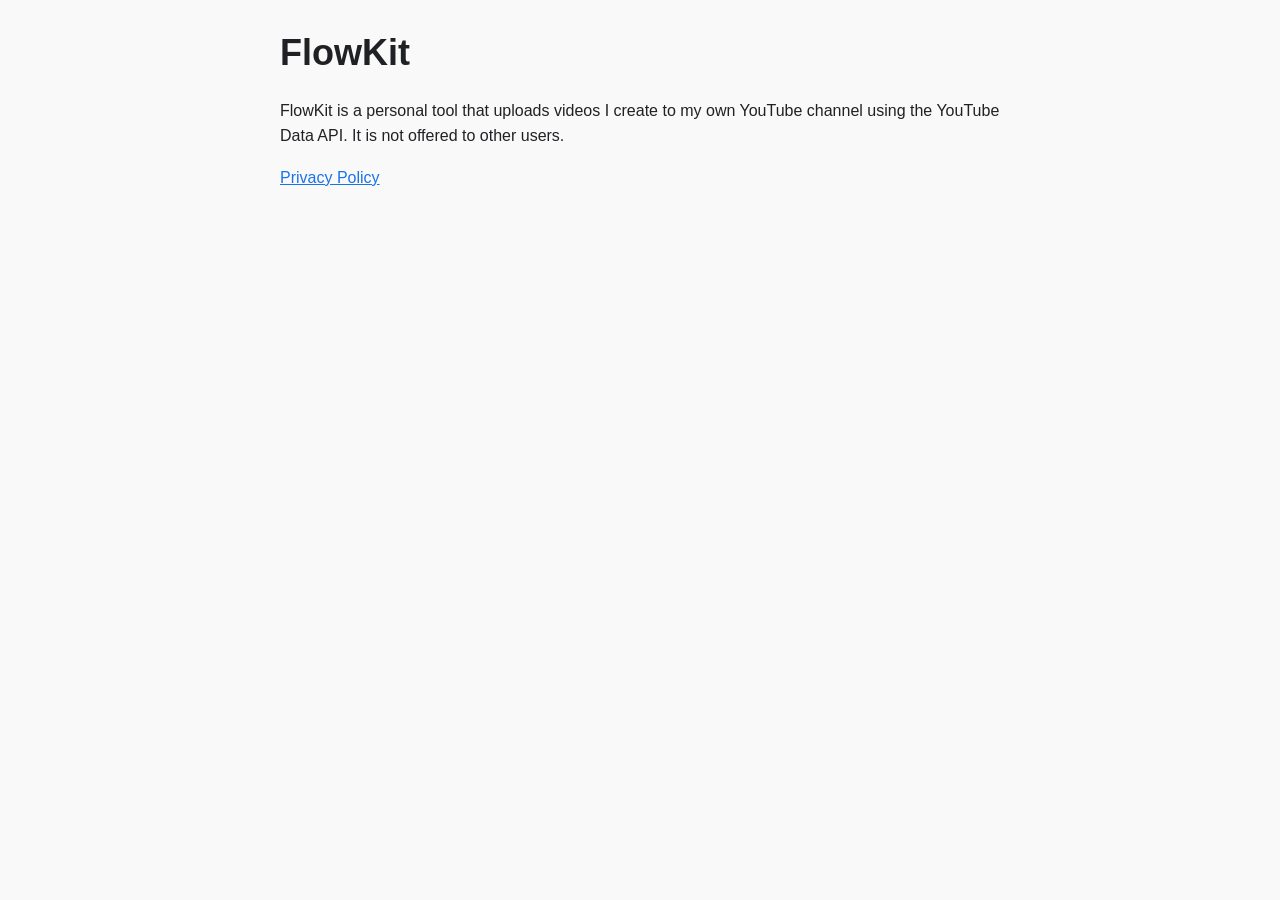
==== index.html @ ae8ba753 "Create initial index.html for FlowKit project" ====
<!doctype html>
<html lang="vi">
<head>
<meta charset="utf-8">
<meta name="viewport" content="width=device-width, initial-scale=1">
<title>FlowKit</title>
<style>
  body { font-family: Inter, "Segoe UI", Arial, sans-serif; font-size: 16px; line-height: 1.6;
         max-width: 720px; margin: 0 auto; padding: 24px 16px; color: #202124; background: #F9F9F9; }
  h1 { font-size: 36px; margin: 0 0 8px; }
  a { color: #1A73E8; }
</style>
</head>
<body>
  <h1>FlowKit</h1>
  <p>FlowKit is a personal tool that uploads videos I create to my own YouTube channel
     using the YouTube Data API. It is not offered to other users.</p>
  <p><a href="privacy.html">Privacy Policy</a></p>
</body>
</html>
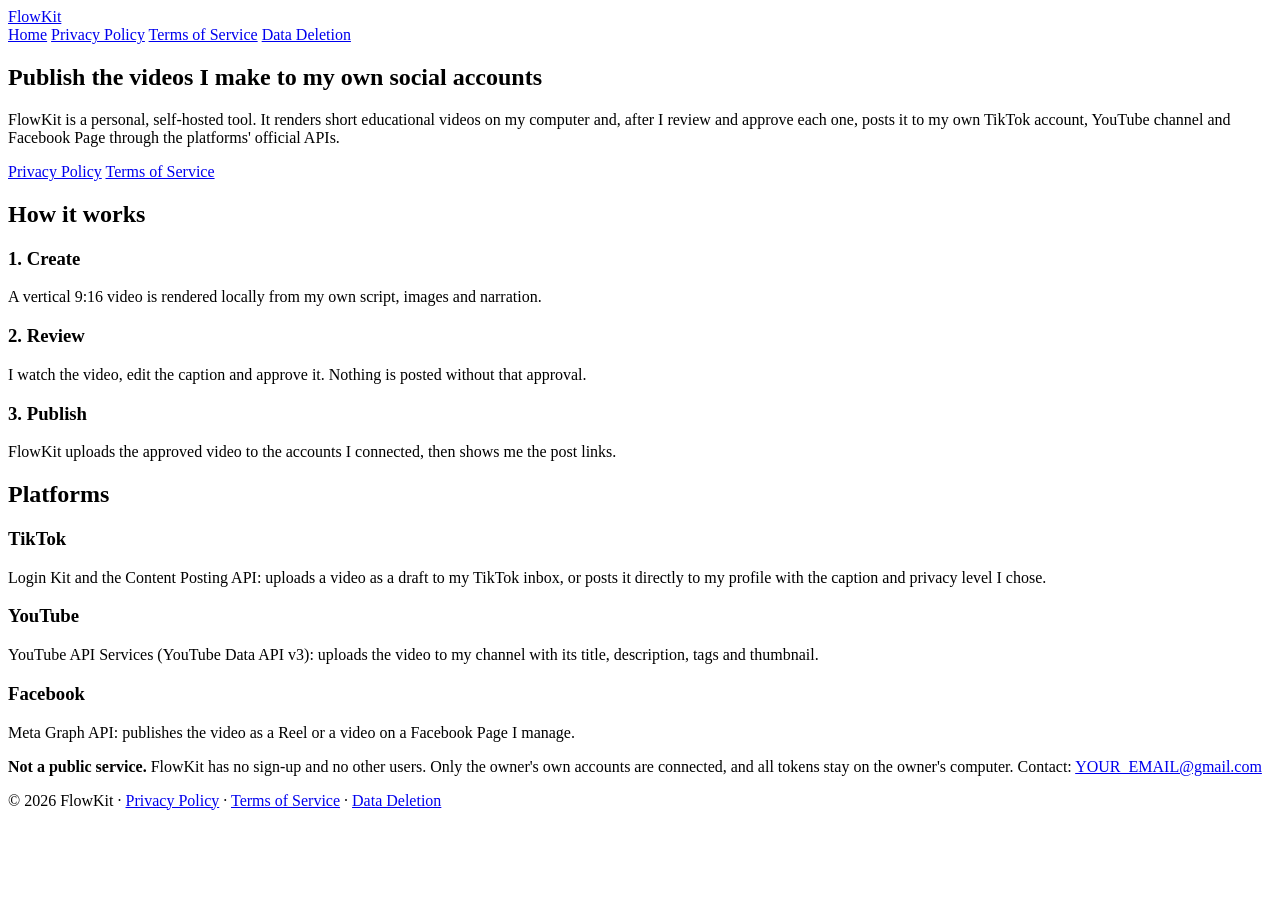
==== commit a1101feb: "Revise index.html with new content and structure Updated the HTML structure and content for FlowKit," ====
--- a/index.html
+++ b/index.html
@@ -1,20 +1,85 @@
 <!doctype html>
-<html lang="vi">
+<html lang="en">
 <head>
 <meta charset="utf-8">
 <meta name="viewport" content="width=device-width, initial-scale=1">
-<title>FlowKit</title>
-<style>
-  body { font-family: Inter, "Segoe UI", Arial, sans-serif; font-size: 16px; line-height: 1.6;
-         max-width: 720px; margin: 0 auto; padding: 24px 16px; color: #202124; background: #F9F9F9; }
-  h1 { font-size: 36px; margin: 0 0 8px; }
-  a { color: #1A73E8; }
-</style>
+<title>FlowKit — publish my own videos to TikTok, YouTube and Facebook</title>
+<meta name="description" content="FlowKit is a personal, self-hosted tool that publishes videos its owner creates to the owner's own TikTok account, YouTube channel and Facebook Page.">
+<link rel="stylesheet" href="style.css">
 </head>
 <body>
-  <h1>FlowKit</h1>
-  <p>FlowKit is a personal tool that uploads videos I create to my own YouTube channel
-     using the YouTube Data API. It is not offered to other users.</p>
-  <p><a href="privacy.html">Privacy Policy</a></p>
+<header class="site-header">
+  <div class="container">
+    <a class="brand" href="index.html">FlowKit</a>
+    <nav class="site-nav" aria-label="Main">
+      <a href="index.html" aria-current="page">Home</a>
+      <a href="privacy.html">Privacy Policy</a>
+      <a href="terms.html">Terms of Service</a>
+      <a href="data-deletion.html">Data Deletion</a>
+    </nav>
+  </div>
+</header>
+
+<main>
+  <div class="container">
+    <section class="hero">
+      <h1>Publish the videos I make to my own social accounts</h1>
+      <p class="lead">FlowKit is a personal, self-hosted tool. It renders short educational videos on my
+        computer and, after I review and approve each one, posts it to my own TikTok account,
+        YouTube channel and Facebook Page through the platforms' official APIs.</p>
+      <div class="actions">
+        <a class="button" href="privacy.html">Privacy Policy</a>
+        <a class="button secondary" href="terms.html">Terms of Service</a>
+      </div>
+    </section>
+
+    <h2 class="section-title">How it works</h2>
+    <div class="grid-cards">
+      <div class="card">
+        <h3>1. Create</h3>
+        <p>A vertical 9:16 video is rendered locally from my own script, images and narration.</p>
+      </div>
+      <div class="card">
+        <h3>2. Review</h3>
+        <p>I watch the video, edit the caption and approve it. Nothing is posted without that approval.</p>
+      </div>
+      <div class="card">
+        <h3>3. Publish</h3>
+        <p>FlowKit uploads the approved video to the accounts I connected, then shows me the post links.</p>
+      </div>
+    </div>
+
+    <h2 class="section-title">Platforms</h2>
+    <div class="grid-cards">
+      <div class="card">
+        <h3>TikTok</h3>
+        <p>Login Kit and the Content Posting API: uploads a video as a draft to my TikTok inbox, or posts it
+          directly to my profile with the caption and privacy level I chose.</p>
+      </div>
+      <div class="card">
+        <h3>YouTube</h3>
+        <p>YouTube API Services (YouTube Data API v3): uploads the video to my channel with its title,
+          description, tags and thumbnail.</p>
+      </div>
+      <div class="card">
+        <h3>Facebook</h3>
+        <p>Meta Graph API: publishes the video as a Reel or a video on a Facebook Page I manage.</p>
+      </div>
+    </div>
+
+    <div class="section-title note">
+      <p><strong>Not a public service.</strong> FlowKit has no sign-up and no other users. Only the owner's
+        own accounts are connected, and all tokens stay on the owner's computer.
+        Contact: <a href="mailto:YOUR_EMAIL@gmail.com">YOUR_EMAIL@gmail.com</a></p>
+    </div>
+  </div>
+</main>
+
+<footer class="site-footer">
+  <div class="container">
+    <p>© 2026 FlowKit · <a href="privacy.html">Privacy Policy</a> · <a href="terms.html">Terms of Service</a> ·
+      <a href="data-deletion.html">Data Deletion</a></p>
+  </div>
+</footer>
 </body>
 </html>
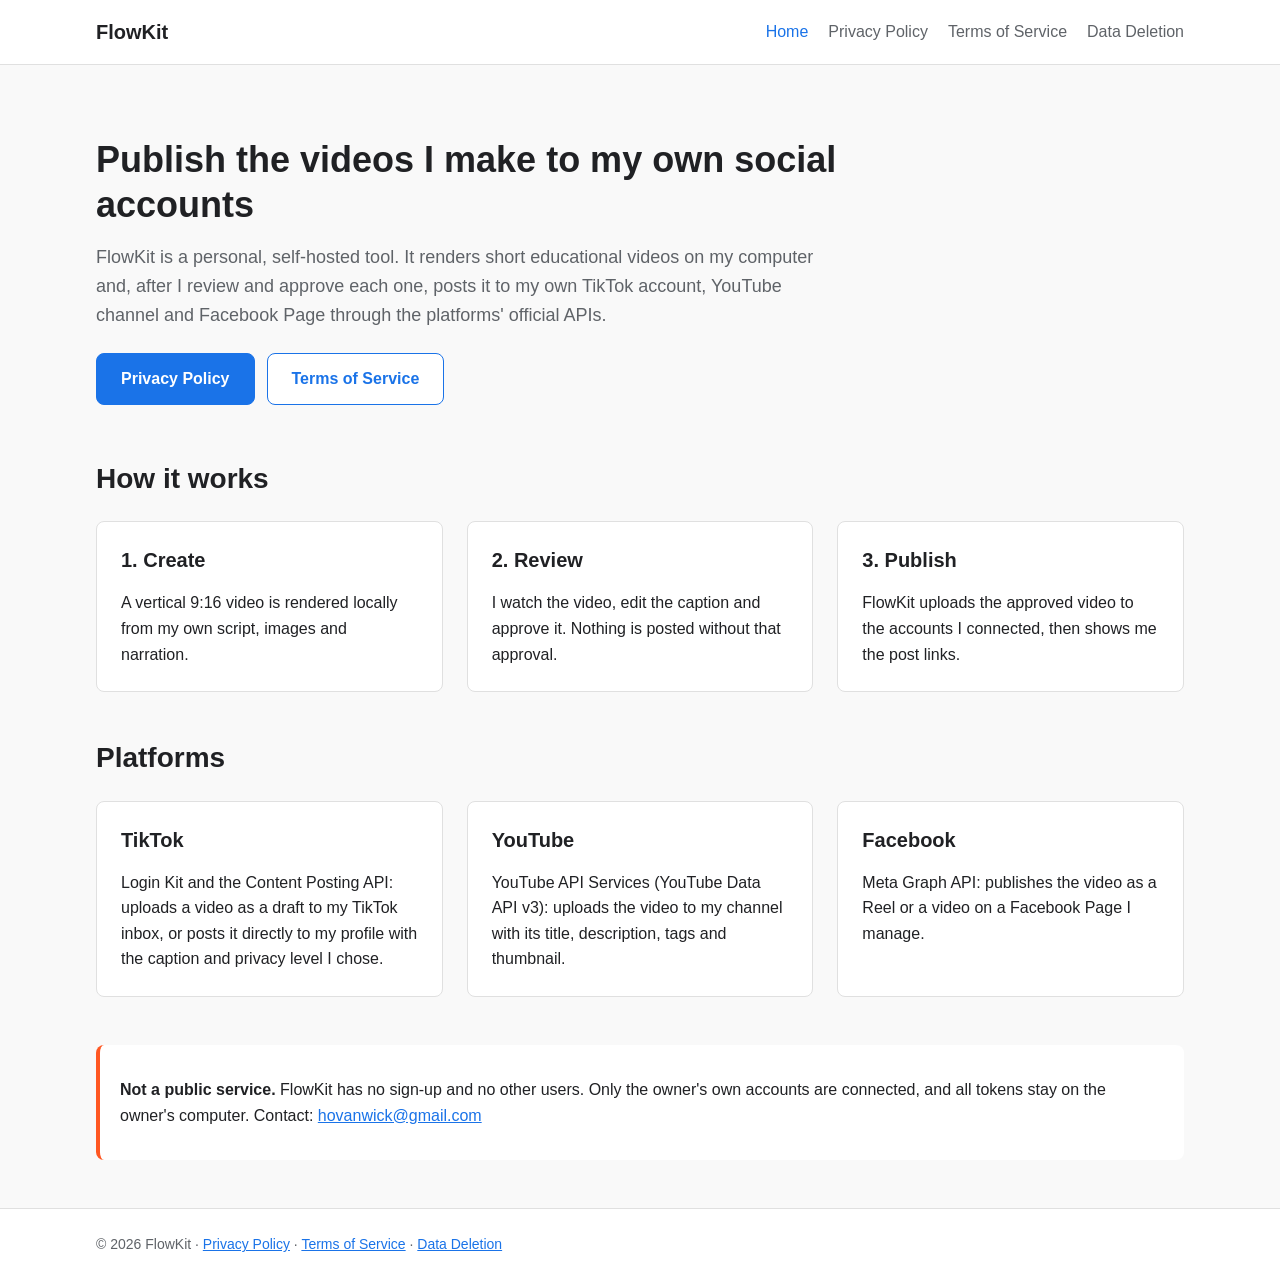
==== commit 4e378fe7: "Update index.html" ====
--- a/index.html
+++ b/index.html
@@ -70,7 +70,7 @@
     <div class="section-title note">
       <p><strong>Not a public service.</strong> FlowKit has no sign-up and no other users. Only the owner's
         own accounts are connected, and all tokens stay on the owner's computer.
-        Contact: <a href="mailto:YOUR_EMAIL@gmail.com">YOUR_EMAIL@gmail.com</a></p>
+        Contact: <a href="mailto:hovanwick@gmail.com">hovanwick@gmail.com</a></p>
     </div>
   </div>
 </main>
--- a/style.css
+++ b/style.css
@@ -0,0 +1,110 @@
+:root {
+  --primary: #1A73E8;
+  --secondary: #F9F9F9;
+  --accent: #FF5722;
+  --text: #202124;
+  --muted: #5f6368;
+  --border: #e0e0e0;
+}
+
+* { box-sizing: border-box; }
+
+html { -webkit-text-size-adjust: 100%; }
+
+body {
+  margin: 0;
+  background: var(--secondary);
+  color: var(--text);
+  font-family: Inter, "Segoe UI", Roboto, Arial, sans-serif;
+  font-size: 16px;
+  font-weight: 400;
+  line-height: 1.6;
+}
+
+.container {
+  display: grid;
+  grid-template-columns: repeat(12, minmax(0, 1fr));
+  gap: 24px;
+  max-width: 1120px;
+  margin: 0 auto;
+  padding: 0 16px;
+}
+
+a { color: var(--primary); }
+
+h1 { font-size: 36px; font-weight: 700; line-height: 1.25; margin: 0 0 16px; }
+h2 { font-size: 28px; font-weight: 700; line-height: 1.3; margin: 40px 0 12px; }
+h3 { font-size: 20px; font-weight: 600; line-height: 1.4; margin: 24px 0 8px; }
+p, li, td, th { font-size: 16px; }
+ul { padding-left: 24px; }
+code { background: #eef1f4; border-radius: 4px; padding: 1px 6px; font-size: 14px; }
+
+.muted { color: var(--muted); }
+
+/* Header */
+.site-header { background: #fff; border-bottom: 1px solid var(--border); }
+.site-header .container { align-items: center; min-height: 64px; }
+.brand { grid-column: span 4; color: var(--text); font-size: 20px; font-weight: 700; text-decoration: none; }
+.site-nav { grid-column: span 8; display: flex; flex-wrap: wrap; gap: 8px 20px; justify-content: flex-end; }
+.site-nav a { color: var(--muted); font-weight: 500; text-decoration: none; }
+.site-nav a:hover, .site-nav a[aria-current="page"] { color: var(--primary); }
+
+/* Main */
+main .container { padding-top: 48px; padding-bottom: 48px; }
+.content { grid-column: 3 / span 8; }
+.lead { color: var(--muted); font-size: 18px; margin: 0 0 24px; }
+
+.hero { grid-column: 1 / -1; padding: 24px 0 8px; }
+.hero h1 { max-width: 760px; }
+.hero .lead { max-width: 720px; }
+.actions { display: flex; flex-wrap: wrap; gap: 12px; }
+
+.button {
+  display: inline-block;
+  border: 1px solid var(--primary);
+  border-radius: 8px;
+  padding: 12px 24px;
+  background: var(--primary);
+  color: #fff;
+  font-weight: 600;
+  text-decoration: none;
+  transition: box-shadow .2s;
+}
+.button:hover { box-shadow: 0 2px 8px rgba(0, 0, 0, .2); }
+.button.secondary { background: #fff; color: var(--primary); }
+
+.card { background: #fff; border: 1px solid var(--border); border-radius: 8px; padding: 24px; }
+.card h3 { margin-top: 0; }
+.card p:last-child { margin-bottom: 0; }
+
+.grid-cards { grid-column: 1 / -1; display: grid; grid-template-columns: repeat(12, minmax(0, 1fr)); gap: 24px; }
+.grid-cards .card { grid-column: span 4; }
+
+.section-title { grid-column: 1 / -1; margin: 24px 0 0; }
+
+.note { border-left: 4px solid var(--accent); background: #fff; border-radius: 8px; padding: 16px 20px; }
+
+table { width: 100%; border-collapse: collapse; background: #fff; border-radius: 8px; overflow: hidden; }
+th, td { border-bottom: 1px solid var(--border); padding: 10px 12px; text-align: left; vertical-align: top; }
+th { background: #f1f3f4; font-weight: 600; }
+.table-wrap { overflow-x: auto; }
+
+/* Footer */
+.site-footer { background: #fff; border-top: 1px solid var(--border); }
+.site-footer .container { padding-top: 24px; padding-bottom: 24px; }
+.site-footer p { grid-column: 1 / -1; margin: 0; color: var(--muted); font-size: 14px; }
+
+@media (max-width: 900px) {
+  .content { grid-column: 1 / -1; }
+  .grid-cards .card { grid-column: span 6; }
+}
+
+@media (max-width: 600px) {
+  h1 { font-size: 28px; }
+  h2 { font-size: 24px; }
+  .brand, .site-nav { grid-column: 1 / -1; }
+  .site-header .container { padding-top: 12px; padding-bottom: 12px; gap: 8px; }
+  .site-nav { justify-content: flex-start; }
+  .grid-cards .card { grid-column: 1 / -1; }
+  main .container { padding-top: 32px; padding-bottom: 32px; }
+}
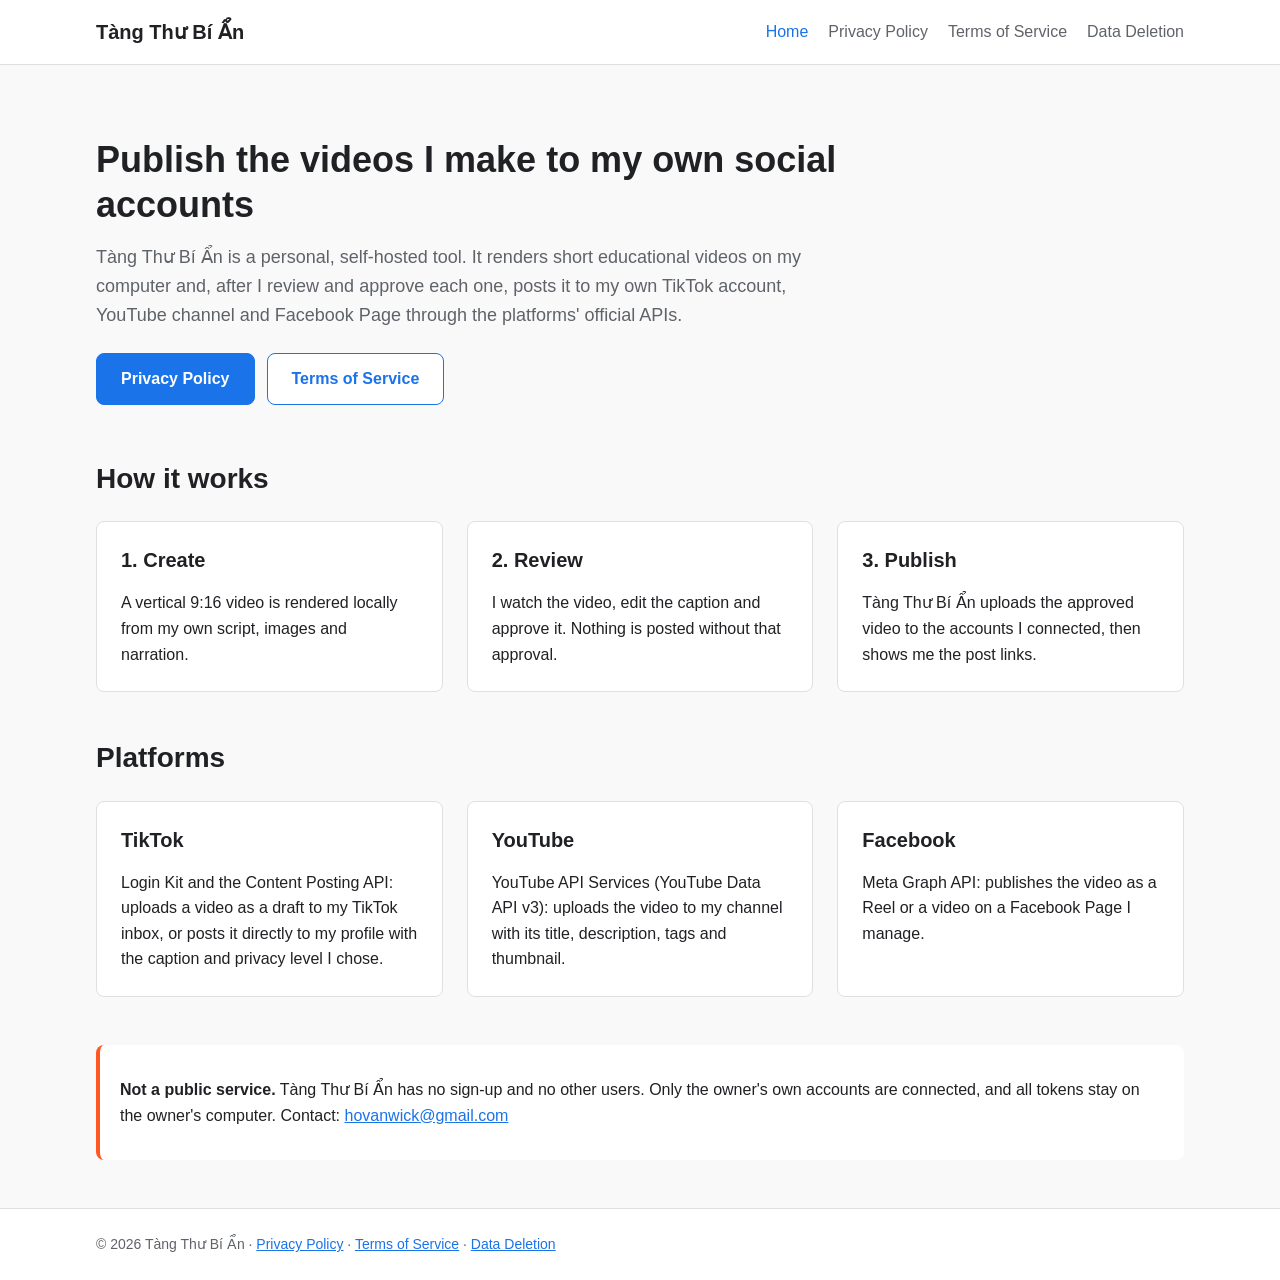
==== commit b4e71911: "Update name" ====
--- a/index.html
+++ b/index.html
@@ -3,14 +3,14 @@
 <head>
 <meta charset="utf-8">
 <meta name="viewport" content="width=device-width, initial-scale=1">
-<title>FlowKit — publish my own videos to TikTok, YouTube and Facebook</title>
-<meta name="description" content="FlowKit is a personal, self-hosted tool that publishes videos its owner creates to the owner's own TikTok account, YouTube channel and Facebook Page.">
+<title>Tàng Thư Bí Ẩn — publish my own videos to TikTok, YouTube and Facebook</title>
+<meta name="description" content="Tàng Thư Bí Ẩn is a personal, self-hosted tool that publishes videos its owner creates to the owner's own TikTok account, YouTube channel and Facebook Page.">
 <link rel="stylesheet" href="style.css">
 </head>
 <body>
 <header class="site-header">
   <div class="container">
-    <a class="brand" href="index.html">FlowKit</a>
+    <a class="brand" href="index.html">Tàng Thư Bí Ẩn</a>
     <nav class="site-nav" aria-label="Main">
       <a href="index.html" aria-current="page">Home</a>
       <a href="privacy.html">Privacy Policy</a>
@@ -24,7 +24,7 @@
   <div class="container">
     <section class="hero">
       <h1>Publish the videos I make to my own social accounts</h1>
-      <p class="lead">FlowKit is a personal, self-hosted tool. It renders short educational videos on my
+      <p class="lead">Tàng Thư Bí Ẩn is a personal, self-hosted tool. It renders short educational videos on my
         computer and, after I review and approve each one, posts it to my own TikTok account,
         YouTube channel and Facebook Page through the platforms' official APIs.</p>
       <div class="actions">
@@ -45,7 +45,7 @@
       </div>
       <div class="card">
         <h3>3. Publish</h3>
-        <p>FlowKit uploads the approved video to the accounts I connected, then shows me the post links.</p>
+        <p>Tàng Thư Bí Ẩn uploads the approved video to the accounts I connected, then shows me the post links.</p>
       </div>
     </div>
 
@@ -68,7 +68,7 @@
     </div>
 
     <div class="section-title note">
-      <p><strong>Not a public service.</strong> FlowKit has no sign-up and no other users. Only the owner's
+      <p><strong>Not a public service.</strong> Tàng Thư Bí Ẩn has no sign-up and no other users. Only the owner's
         own accounts are connected, and all tokens stay on the owner's computer.
         Contact: <a href="mailto:hovanwick@gmail.com">hovanwick@gmail.com</a></p>
     </div>
@@ -77,7 +77,7 @@
 
 <footer class="site-footer">
   <div class="container">
-    <p>© 2026 FlowKit · <a href="privacy.html">Privacy Policy</a> · <a href="terms.html">Terms of Service</a> ·
+    <p>© 2026 Tàng Thư Bí Ẩn · <a href="privacy.html">Privacy Policy</a> · <a href="terms.html">Terms of Service</a> ·
       <a href="data-deletion.html">Data Deletion</a></p>
   </div>
 </footer>
